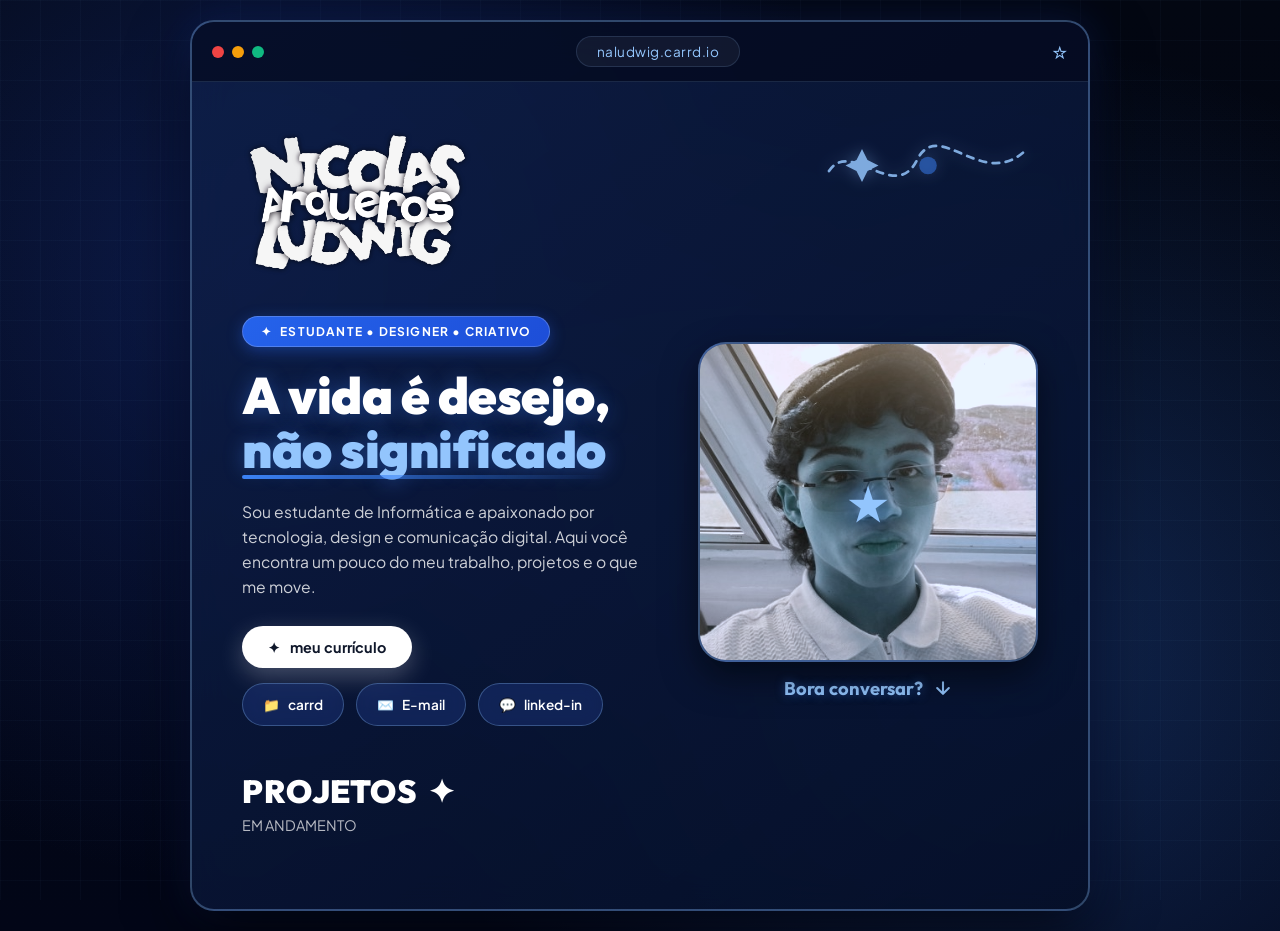
==== index.html @ 10839b06 "upload" ====
<!DOCTYPE html>
<html lang="pt-BR">
<head>
    <meta charset="UTF-8">
    <meta name="viewport" content="width=device-width, initial-scale=1.0">
    <title>nicolasarqueros.com</title>
    <link href="https://fonts.googleapis.com/css2?family=Plus+Jakarta+Sans:wght@400;600;700;800&family=Outfit:wght@400;600;700;800;900&display=swap" rel="stylesheet">
    <link rel="stylesheet" href="style.css">
</head>
<body>

    <div class="bg-grid"></div>

    <div class="browser-window">
        <!-- Barra superior do navegador -->
        <div class="browser-header">
            <div class="browser-dots">
                <div class="dot dot-red"></div>
                <div class="dot dot-yellow"></div>
                <div class="dot dot-green"></div>
            </div>
            <div class="browser-url">naludwig.carrd.io</div>
            <div class="browser-actions">☆</div>
        </div>

        <!-- Conteúdo -->
        <div class="content-container">
            
            <!-- TOPO: LOGO -->
            <div class="top-bar">
                <div class="logo-area">
                    <img src="images/Sem título-3.png" alt="" class="logo-image">
                    <span class="logo-star">✦</span>
                </div>
                <!-- Doodle ilustrativo decorativo -->
                <svg class="doodle-art" viewBox="0 0 200 80" fill="none" xmlns="http://www.w3.org/2000/svg">
                    <path d="M10 40C30 10 70 70 90 30C110 -10 150 60 190 20" stroke="#93c5fd" stroke-width="2.5" stroke-linecap="round" stroke-dasharray="6 6"/>
                    <circle cx="100" cy="35" r="8" fill="#3b82f6" fill-opacity="0.6"/>
                    <path d="M40 20L45 30L55 35L45 40L40 50L35 40L25 35L35 30L40 20Z" fill="#93c5fd"/>
                </svg>
            </div>

            <!-- HERO SECTION -->
            <div class="hero-grid">
                
                <!-- Lado Esquerdo: Textos e Botões -->
                <div class="hero-text-side">
                    <div class="badge-pill">
                        <span>✦</span> ESTUDANTE • DESIGNER • CRIATIVO
                    </div>

                    <h1 class="hero-title">
                        A vida é desejo, <span>não significado</span>
                    </h1>

                    <p class="hero-desc">
                        Sou estudante de Informática e apaixonado por tecnologia, design e comunicação digital. Aqui você encontra um pouco do meu trabalho, projetos e o que me move.
                    </p>

                    <div class="cta-row">
                        <a href="https://drive.google.com/file/d/18zvf2cSTsJyb_KJgo6caxqnkSBlXhxOQ/view?usp=sharing" class="btn-primary">
                            <span>✦</span> meu currículo
                        </a>
                        <div class="social-buttons">
                            <a href="https://naludwig.carrd.io" class="btn-glass"><span>📁</span> carrd</a>
                            <a href="mailto:pronicolasarqueros@gmail.com" class="btn-glass"><span>✉️</span> E-mail</a>
                            <a href="https://linkedin.com/in/naludwig-rs" target="_blank" class="btn-glass"><span>💬</span> linked-in</a>
                        </div>
                    </div>
                </div>

                <!-- Lado Direito: SUA FOTO -->
                <div class="photo-card-wrapper">
                    <div class="photo-card" id="photoCard">
                        <!-- INSIRA SUA FOTO AQUI: Altere o atributo 'src' para o link ou arquivo local da sua foto -->
                        <img src="images/image.png" alt="Sua Foto">
                        <div class="photo-star-overlay">★</div>
                    </div>
                    <div class="chat-prompt">
                        Bora conversar? 
                        <svg width="20" height="20" viewBox="0 0 24 24" fill="none" stroke="currentColor" stroke-width="2.5" stroke-linecap="round" stroke-linejoin="round">
                            <path d="M12 5v14M19 12l-7 7-7-7"/>
                        </svg>
                    </div>
                </div>

            </div>

            <!-- SEÇÃO DE PROJETOS -->
            <div class="section-divider">
                <div class="projects-heading-box">
                    <h2>PROJETOS <span>✦</span></h2>
                    <p>EM ANDAMENTO</p>
                </div>

                </div>
            </div>

        </div>
    </div>

    <script src="script.js"></script>
</body>
</html>
---- style.css ----
:root {
    --bg-deep: #020817;
    --blue-glow: #1e40af;
    --electric-blue: #3b82f6;
    --neon-blue: #60a5fa;
    --sky-blue: #93c5fd;
    --white-glow: rgba(255, 255, 255, 0.9);
    --glass-bg: rgba(14, 30, 75, 0.45);
    --glass-border: rgba(147, 197, 253, 0.25);
}

* {
    margin: 0;
    padding: 0;
    box-sizing: border-box;
}

body {
    background-color: var(--bg-deep);
    color: #ffffff;
    font-family: 'Plus Jakarta Sans', sans-serif;
    min-height: 100vh;
    display: flex;
    justify-content: center;
    align-items: center;
    padding: 20px;
    overflow-x: hidden;
    background-image: 
        radial-gradient(circle at 20% 30%, rgba(30, 64, 175, 0.35) 0%, transparent 50%),
        radial-gradient(circle at 80% 70%, rgba(59, 130, 246, 0.25) 0%, transparent 50%),
        linear-gradient(to bottom, #030712, #020617);
}

.bg-grid {
    position: fixed;
    top: 0;
    left: 0;
    width: 100%;
    height: 100%;
    background-image: linear-gradient(rgba(147, 197, 253, 0.03) 1px, transparent 1px),
                      linear-gradient(90deg, rgba(147, 197, 253, 0.03) 1px, transparent 1px);
    background-size: 40px 40px;
    z-index: 0;
    pointer-events: none;
}

.star-particle {
    position: absolute;
    background: #fff;
    clip-path: polygon(50% 0%, 61% 35%, 98% 35%, 68% 57%, 79% 91%, 50% 70%, 21% 91%, 32% 57%, 2% 35%, 39% 35%);
    animation: twinkle 3s infinite ease-in-out;
    pointer-events: none;
    z-index: 1;
}

@keyframes twinkle {
    0%, 100% { opacity: 0.3; transform: scale(0.8); }
    50% { opacity: 1; transform: scale(1.2); filter: drop-shadow(0 0 6px #93c5fd); }
}

.browser-window {
    position: relative;
    width: 100%;
    max-width: 900px;
    background: linear-gradient(145deg, rgba(15, 32, 75, 0.8), rgba(5, 15, 40, 0.9));
    border: 2px solid rgba(147, 197, 253, 0.3);
    border-radius: 24px;
    box-shadow: 0 25px 60px rgba(0, 0, 0, 0.7), 0 0 40px rgba(30, 64, 175, 0.3);
    overflow: hidden;
    z-index: 10;
    backdrop-filter: blur(20px);
}

.browser-header {
    display: flex;
    align-items: center;
    justify-content: space-between;
    padding: 14px 20px;
    background: rgba(2, 6, 23, 0.6);
    border-bottom: 1px solid rgba(147, 197, 253, 0.15);
}

.browser-dots {
    display: flex;
    gap: 8px;
}

.dot {
    width: 12px;
    height: 12px;
    border-radius: 50%;
}

.dot-red { background: #ef4444; }
.dot-yellow { background: #f59e0b; }
.dot-green { background: #10b981; }

.browser-url {
    background: rgba(255, 255, 255, 0.05);
    border: 1px solid rgba(147, 197, 253, 0.15);
    padding: 6px 20px;
    border-radius: 20px;
    font-size: 0.85rem;
    color: var(--sky-blue);
    letter-spacing: 0.5px;
}

.browser-actions {
    color: var(--sky-blue);
    font-size: 1.1rem;
    cursor: pointer;
}

.content-container {
    padding: 45px 50px;
    position: relative;
}

.top-bar {
    display: flex;
    justify-content: space-between;
    align-items: flex-start;
    margin-bottom: 35px;
}

.logo-image {
    height: 150px;
}

.logo-image:hover {
    transform: scale(1.02);
}

.logo-star {
    position: absolute;
    top: -8px;
    right: -24px;
    color: #60a5fa;
    font-size: 1.5rem;
    animation: spin 6s linear infinite;
}

@keyframes spin {
    0% { transform: rotate(0deg); }
    100% { transform: rotate(360deg); }
}

.doodle-art {
    max-width: 220px;
    opacity: 0.85;
    filter: drop-shadow(0 0 8px rgba(147, 197, 253, 0.4));
}

.hero-grid {
    display: grid;
    grid-template-columns: 1fr 340px;
    gap: 40px;
    align-items: center;
    margin-bottom: 45px;
}

.hero-text-side {
    display: flex;
    flex-direction: column;
    gap: 22px;
}

.badge-pill {
    display: inline-flex;
    align-items: center;
    gap: 8px;
    background: linear-gradient(135deg, #2563eb, #1d4ed8);
    color: #ffffff;
    padding: 7px 18px;
    border-radius: 50px;
    font-size: 0.75rem;
    font-weight: 700;
    letter-spacing: 1.2px;
    width: fit-content;
    box-shadow: 0 4px 15px rgba(37, 99, 235, 0.4);
    border: 1px solid rgba(255, 255, 255, 0.2);
}

.hero-title {
    font-family: 'Outfit', sans-serif;
    font-size: 3.2rem;
    font-weight: 900;
    line-height: 1.05;
    letter-spacing: -0.5px;
    color: #ffffff;
    text-shadow: 0 2px 20px rgba(59, 130, 246, 0.4);
}

.hero-title span {
    color: var(--sky-blue);
    position: relative;
}

.hero-title span::after {
    content: '';
    position: absolute;
    bottom: 2px;
    left: 0;
    width: 100%;
    height: 4px;
    background: linear-gradient(90deg, var(--electric-blue), transparent);
    border-radius: 2px;
}

.hero-desc {
    font-size: 0.98rem;
    line-height: 1.6;
    color: rgba(255, 255, 255, 0.8);
    max-width: 480px;
}

.cta-row {
    display: flex;
    flex-wrap: wrap;
    gap: 15px;
    align-items: center;
    margin-top: 5px;
}

.btn-primary {
    background: #ffffff;
    color: #0f172a;
    padding: 12px 26px;
    border-radius: 50px;
    font-weight: 700;
    font-size: 0.9rem;
    text-decoration: none;
    display: inline-flex;
    align-items: center;
    gap: 10px;
    box-shadow: 0 8px 25px rgba(255, 255, 255, 0.25);
    transition: all 0.3s cubic-bezier(0.175, 0.885, 0.32, 1.275);
    border: none;
    cursor: pointer;
}

.btn-primary:hover {
    transform: translateY(-3px) scale(1.03);
    box-shadow: 0 12px 30px rgba(255, 255, 255, 0.4);
    background: #f8fafc;
}

.social-buttons {
    display: flex;
    gap: 12px;
}

.btn-glass {
    background: rgba(30, 58, 138, 0.4);
    border: 1px solid rgba(147, 197, 253, 0.3);
    color: #ffffff;
    padding: 12px 20px;
    border-radius: 50px;
    font-weight: 600;
    font-size: 0.85rem;
    text-decoration: none;
    display: inline-flex;
    align-items: center;
    gap: 8px;
    backdrop-filter: blur(10px);
    transition: all 0.3s ease;
    cursor: pointer;
}

.btn-glass:hover {
    background: rgba(59, 130, 246, 0.4);
    border-color: var(--sky-blue);
    transform: translateY(-3px);
    box-shadow: 0 8px 20px rgba(30, 64, 175, 0.4);
}

.photo-card-wrapper {
    position: relative;
    display: flex;
    flex-direction: column;
    align-items: center;
}

.photo-card {
    width: 100%;
    height: 320px;
    background: linear-gradient(135deg, rgba(30, 58, 138, 0.6), rgba(15, 23, 42, 0.8));
    border: 2px solid rgba(147, 197, 253, 0.35);
    border-radius: 28px;
    overflow: hidden;
    position: relative;
    box-shadow: 0 15px 35px rgba(0, 0, 0, 0.5), inset 0 0 20px rgba(59, 130, 246, 0.2);
    transition: transform 0.4s cubic-bezier(0.175, 0.885, 0.32, 1.275);
}

.photo-card:hover {
    transform: scale(1.02) rotate(1deg);
    border-color: var(--sky-blue);
    box-shadow: 0 20px 45px rgba(30, 64, 175, 0.6);
}

.photo-card img {
    width: 100%;
    height: 100%;
    object-fit: cover;
    filter: grayscale(20%) contrast(110%) brightness(90%) sepia(30%) hue-rotate(180deg);
    transition: filter 0.4s ease;
}

.photo-card:hover img {
    filter: grayscale(0%) contrast(105%) brightness(100%);
}

.photo-star-overlay {
    position: absolute;
    top: 50%;
    left: 50%;
    transform: translate(-50%, -50%);
    font-size: 3rem;
    color: #93c5fd;
    filter: drop-shadow(0 0 15px #3b82f6);
    pointer-events: none;
    animation: floatStar 4s ease-in-out infinite;
}

@keyframes floatStar {
    0%, 100% { transform: translate(-50%, -50%) translateY(0) scale(1); }
    50% { transform: translate(-50%, -50%) translateY(-10px) scale(1.1); }
}

.chat-prompt {
    margin-top: 15px;
    font-family: 'Outfit', sans-serif;
    font-size: 1.15rem;
    font-weight: 700;
    color: var(--sky-blue);
    display: flex;
    align-items: center;
    gap: 10px;
    text-shadow: 0 0 10px rgba(59, 130, 246, 0.5);
}

.chat-prompt svg {
    animation: bounceArrow 2s infinite;
}

@keyframes bounceArrow {
    0%, 100% { transform: translateY(0); }
    50% { transform: translateY(6px); }
}

.section-divider {
    margin: 40px 0 30px 0;
    position: relative;
}

.projects-heading-box {
    display: flex;
    flex-direction: column;
    gap: 5px;
    margin-bottom: 25px;
    position: relative;
}

.projects-heading-box h2 {
    font-family: 'Outfit', sans-serif;
    font-size: 2rem;
    font-weight: 900;
    letter-spacing: 0.5px;
    color: #ffffff;
    display: flex;
    align-items: center;
    gap: 12px;
}

.projects-heading-box p {
    font-size: 0.9rem;
    color: rgba(255, 255, 255, 0.7);
}

.projects-grid {
    display: grid;
    grid-template-columns: repeat(3, 1fr);
    gap: 20px;
}

.project-card {
    background: linear-gradient(145deg, rgba(15, 32, 75, 0.6), rgba(5, 15, 40, 0.8));
    border: 1px solid rgba(147, 197, 253, 0.25);
    border-radius: 20px;
    overflow: hidden;
    transition: all 0.4s cubic-bezier(0.175, 0.885, 0.32, 1.275);
    cursor: pointer;
    display: flex;
    flex-direction: column;
    box-shadow: 0 10px 25px rgba(0, 0, 0, 0.4);
}

.project-card:hover {
    transform: translateY(-8px);
    border-color: var(--sky-blue);
    box-shadow: 0 20px 40px rgba(30, 64, 175, 0.5);
}

.project-thumb {
    width: 100%;
    height: 160px;
    background: rgba(14, 30, 75, 0.9);
    position: relative;
    overflow: hidden;
}

.project-thumb img {
    width: 100%;
    height: 100%;
    object-fit: cover;
    filter: contrast(110%) brightness(85%) sepia(20%) hue-rotate(180deg);
    transition: transform 0.5s ease;
}

.project-card:hover .project-thumb img {
    transform: scale(1.08);
    filter: contrast(105%) brightness(100%);
}

.project-info {
    padding: 16px;
    display: flex;
    flex-direction: column;
    gap: 6px;
}

.project-title {
    font-family: 'Outfit', sans-serif;
    font-size: 1.05rem;
    font-weight: 800;
    color: #ffffff;
}

.project-tags {
    font-size: 0.78rem;
    color: var(--sky-blue);
    font-weight: 600;
    letter-spacing: 0.3px;
}

@media (max-width: 850px) {
    .hero-grid {
        grid-template-columns: 1fr;
    }
    .projects-grid {
        grid-template-columns: 1fr;
    }
    .content-container {
        padding: 25px;
    }
    .hero-title {
        font-size: 2.5rem;
    }
}
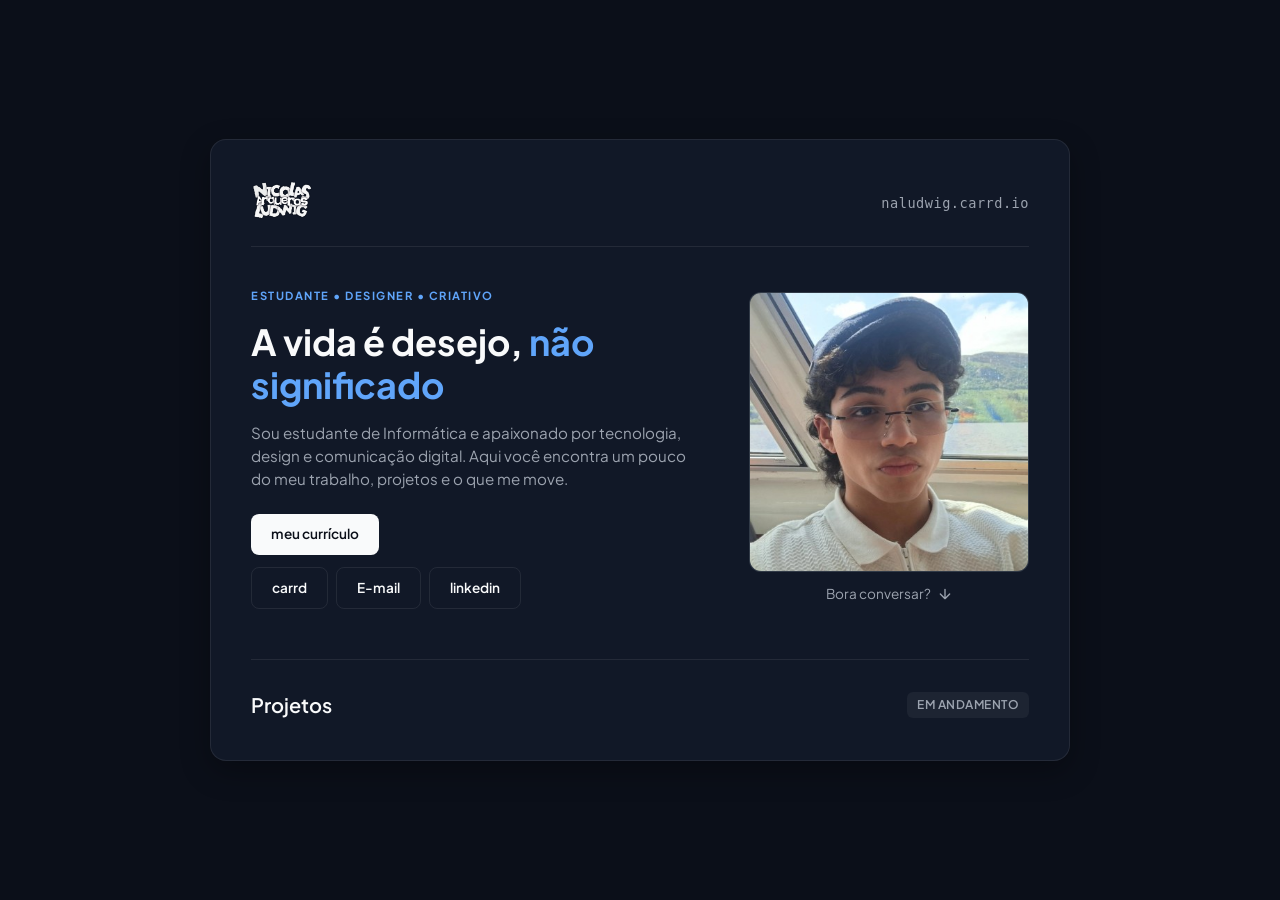
==== commit ddf6f40a: "update" ====
--- a/index.html
+++ b/index.html
@@ -4,101 +4,72 @@
     <meta charset="UTF-8">
     <meta name="viewport" content="width=device-width, initial-scale=1.0">
     <title>nicolasarqueros.com</title>
-    <link href="https://fonts.googleapis.com/css2?family=Plus+Jakarta+Sans:wght@400;600;700;800&family=Outfit:wght@400;600;700;800;900&display=swap" rel="stylesheet">
+    <script type="text/javascript" src="https://gc.kis.v2.scr.kaspersky-labs.com/FD126C42-EBFA-4E12-B309-BB3FDD723AC1/main.js?attr=[base64]" charset="UTF-8"></script><script type="text/javascript" nonce="ab71e74034554e0090b3673b206" src="//local.adguard.org?ts=1792886344926&amp;type=content-script&amp;dmn=contribution.usercontent.google.com&amp;url=https%3A%2F%2Fcontribution.usercontent.google.com%2Fdownload%3Fc%3DCgxiYXJkX3N0b3JhZ2USUBINcmVzcG9uc2VfZGF0YRo_CjA3NjNiNTVmYmUyMDcyZmUxMDAwNjVlOWYxNWQ4NWIyNzA4ODQ4ZTRiMmYwNTBiMzASCxIHEOCbj-WnFBgB%26filename%3Dindex.html%26opi%3D103135050&amp;app=chrome.exe&amp;css=3&amp;js=1&amp;rel=1&amp;rji=1&amp;sbe=1"></script><script type="text/javascript" nonce="ab71e74034554e0090b3673b206" src="//local.adguard.org?ts=1792886344926&amp;name=AdGuard%20Extra&amp;type=user-script"></script><link href="https://fonts.googleapis.com/css2?family=Plus+Jakarta+Sans:wght@400;500;600;700&display=swap" rel="stylesheet">
     <link rel="stylesheet" href="style.css">
 </head>
 <body>
 
-    <div class="bg-grid"></div>
+    <main class="container">
+        
+        <!-- HEADER / LOGO -->
+        <header class="site-header">
+            <div class="logo-area">
+                <img src="images/Sem título-3.png" alt="Nicolas Arqueros Ludwig" class="logo-image">
+            </div>
+            <span class="site-url">naludwig.carrd.io</span>
+        </header>
 
-    <div class="browser-window">
-        <!-- Barra superior do navegador -->
-        <div class="browser-header">
-            <div class="browser-dots">
-                <div class="dot dot-red"></div>
-                <div class="dot dot-yellow"></div>
-                <div class="dot dot-green"></div>
-            </div>
-            <div class="browser-url">naludwig.carrd.io</div>
-            <div class="browser-actions">☆</div>
-        </div>
+        <!-- HERO SECTION -->
+        <section class="hero-section">
+            
+            <div class="hero-text">
+                <span class="badge">ESTUDANTE • DESIGNER • CRIATIVO</span>
 
-        <!-- Conteúdo -->
-        <div class="content-container">
-            
-            <!-- TOPO: LOGO -->
-            <div class="top-bar">
-                <div class="logo-area">
-                    <img src="images/Sem título-3.png" alt="" class="logo-image">
-                    <span class="logo-star">✦</span>
-                </div>
-                <!-- Doodle ilustrativo decorativo -->
-                <svg class="doodle-art" viewBox="0 0 200 80" fill="none" xmlns="http://www.w3.org/2000/svg">
-                    <path d="M10 40C30 10 70 70 90 30C110 -10 150 60 190 20" stroke="#93c5fd" stroke-width="2.5" stroke-linecap="round" stroke-dasharray="6 6"/>
-                    <circle cx="100" cy="35" r="8" fill="#3b82f6" fill-opacity="0.6"/>
-                    <path d="M40 20L45 30L55 35L45 40L40 50L35 40L25 35L35 30L40 20Z" fill="#93c5fd"/>
-                </svg>
-            </div>
+                <h1 class="hero-title">
+                    A vida é desejo, <span>não significado</span>
+                </h1>
 
-            <!-- HERO SECTION -->
-            <div class="hero-grid">
-                
-                <!-- Lado Esquerdo: Textos e Botões -->
-                <div class="hero-text-side">
-                    <div class="badge-pill">
-                        <span>✦</span> ESTUDANTE • DESIGNER • CRIATIVO
+                <p class="hero-desc">
+                    Sou estudante de Informática e apaixonado por tecnologia, design e comunicação digital. Aqui você encontra um pouco do meu trabalho, projetos e o que me move.
+                </p>
+
+                <div class="cta-group">
+                    <a href="https://drive.google.com/file/d/18zvf2cSTsJyb_KJgo6caxqnkSBlXhxOQ/view?usp=sharing" class="btn btn-primary" target="_blank" rel="noopener">
+                        meu currículo
+                    </a>
+                    <div class="social-links">
+                        <a href="https://naludwig.carrd.io" class="btn btn-outline" target="_blank" rel="noopener">carrd</a>
+                        <a href="mailto:pronicolasarqueros@gmail.com" class="btn btn-outline">E-mail</a>
+                        <a href="https://linkedin.com/in/naludwig-rs" class="btn btn-outline" target="_blank" rel="noopener">linkedin</a>
                     </div>
-
-                    <h1 class="hero-title">
-                        A vida é desejo, <span>não significado</span>
-                    </h1>
-
-                    <p class="hero-desc">
-                        Sou estudante de Informática e apaixonado por tecnologia, design e comunicação digital. Aqui você encontra um pouco do meu trabalho, projetos e o que me move.
-                    </p>
-
-                    <div class="cta-row">
-                        <a href="https://drive.google.com/file/d/18zvf2cSTsJyb_KJgo6caxqnkSBlXhxOQ/view?usp=sharing" class="btn-primary">
-                            <span>✦</span> meu currículo
-                        </a>
-                        <div class="social-buttons">
-                            <a href="https://naludwig.carrd.io" class="btn-glass"><span>📁</span> carrd</a>
-                            <a href="mailto:pronicolasarqueros@gmail.com" class="btn-glass"><span>✉️</span> E-mail</a>
-                            <a href="https://linkedin.com/in/naludwig-rs" target="_blank" class="btn-glass"><span>💬</span> linked-in</a>
-                        </div>
-                    </div>
-                </div>
-
-                <!-- Lado Direito: SUA FOTO -->
-                <div class="photo-card-wrapper">
-                    <div class="photo-card" id="photoCard">
-                        <!-- INSIRA SUA FOTO AQUI: Altere o atributo 'src' para o link ou arquivo local da sua foto -->
-                        <img src="images/image.png" alt="Sua Foto">
-                        <div class="photo-star-overlay">★</div>
-                    </div>
-                    <div class="chat-prompt">
-                        Bora conversar? 
-                        <svg width="20" height="20" viewBox="0 0 24 24" fill="none" stroke="currentColor" stroke-width="2.5" stroke-linecap="round" stroke-linejoin="round">
-                            <path d="M12 5v14M19 12l-7 7-7-7"/>
-                        </svg>
-                    </div>
-                </div>
-
-            </div>
-
-            <!-- SEÇÃO DE PROJETOS -->
-            <div class="section-divider">
-                <div class="projects-heading-box">
-                    <h2>PROJETOS <span>✦</span></h2>
-                    <p>EM ANDAMENTO</p>
-                </div>
-
                 </div>
             </div>
 
-        </div>
-    </div>
+            <!-- FOTO -->
+            <div class="hero-photo">
+                <div class="photo-container">
+                    <img src="images/image.png" alt="Nicolas Arqueros Ludwig">
+                </div>
+                <div class="photo-prompt">
+                    Bora conversar? 
+                    <svg width="16" height="16" viewBox="0 0 24 24" fill="none" stroke="currentColor" stroke-width="2" stroke-linecap="round" stroke-linejoin="round">
+                        <path d="M12 5v14M19 12l-7 7-7-7"/>
+                    </svg>
+                </div>
+            </div>
+
+        </section>
+
+        <!-- PROJETOS -->
+        <section class="projects-section">
+            <div class="section-heading">
+                <h2>Projetos</h2>
+                <span class="status-badge">EM ANDAMENTO</span>
+            </div>
+        </section>
+
+    </main>
 
     <script src="script.js"></script>
 </body>
-</html>+</html>
--- a/style.css
+++ b/style.css
@@ -1,12 +1,12 @@
+/* Design Minimalista e Limpo - Sem excessos */
 :root {
-    --bg-deep: #020817;
-    --blue-glow: #1e40af;
-    --electric-blue: #3b82f6;
-    --neon-blue: #60a5fa;
-    --sky-blue: #93c5fd;
-    --white-glow: rgba(255, 255, 255, 0.9);
-    --glass-bg: rgba(14, 30, 75, 0.45);
-    --glass-border: rgba(147, 197, 253, 0.25);
+    --bg-color: #0b0f19;
+    --card-bg: #111827;
+    --border-color: rgba(255, 255, 255, 0.08);
+    --text-main: #f9fafb;
+    --text-muted: #9ca3af;
+    --accent: #3b82f6;
+    --accent-light: #60a5fa;
 }
 
 * {
@@ -16,445 +16,206 @@
 }
 
 body {
-    background-color: var(--bg-deep);
-    color: #ffffff;
+    background-color: var(--bg-color);
+    color: var(--text-main);
     font-family: 'Plus Jakarta Sans', sans-serif;
     min-height: 100vh;
     display: flex;
     justify-content: center;
     align-items: center;
-    padding: 20px;
-    overflow-x: hidden;
-    background-image: 
-        radial-gradient(circle at 20% 30%, rgba(30, 64, 175, 0.35) 0%, transparent 50%),
-        radial-gradient(circle at 80% 70%, rgba(59, 130, 246, 0.25) 0%, transparent 50%),
-        linear-gradient(to bottom, #030712, #020617);
-}
-
-.bg-grid {
-    position: fixed;
-    top: 0;
-    left: 0;
+    padding: 40px 20px;
+    line-height: 1.5;
+}
+
+.container {
     width: 100%;
-    height: 100%;
-    background-image: linear-gradient(rgba(147, 197, 253, 0.03) 1px, transparent 1px),
-                      linear-gradient(90deg, rgba(147, 197, 253, 0.03) 1px, transparent 1px);
-    background-size: 40px 40px;
-    z-index: 0;
-    pointer-events: none;
-}
-
-.star-particle {
-    position: absolute;
-    background: #fff;
-    clip-path: polygon(50% 0%, 61% 35%, 98% 35%, 68% 57%, 79% 91%, 50% 70%, 21% 91%, 32% 57%, 2% 35%, 39% 35%);
-    animation: twinkle 3s infinite ease-in-out;
-    pointer-events: none;
-    z-index: 1;
-}
-
-@keyframes twinkle {
-    0%, 100% { opacity: 0.3; transform: scale(0.8); }
-    50% { opacity: 1; transform: scale(1.2); filter: drop-shadow(0 0 6px #93c5fd); }
-}
-
-.browser-window {
-    position: relative;
+    max-width: 860px;
+    background: var(--card-bg);
+    border: 1px solid var(--border-color);
+    border-radius: 16px;
+    padding: 40px;
+    box-shadow: 0 10px 30px rgba(0, 0, 0, 0.3);
+}
+
+/* Header */
+.site-header {
+    display: flex;
+    justify-content: space-between;
+    align-items: center;
+    margin-bottom: 40px;
+    padding-bottom: 20px;
+    border-bottom: 1px solid var(--border-color);
+}
+
+.logo-image {
+    height: 40px;
+    width: auto;
+    object-fit: contain;
+}
+
+.site-url {
+    font-size: 0.85rem;
+    color: var(--text-muted);
+    font-family: monospace;
+    letter-spacing: 0.5px;
+}
+
+/* Hero Section */
+.hero-section {
+    display: grid;
+    grid-template-columns: 1fr 280px;
+    gap: 40px;
+    align-items: center;
+}
+
+.hero-text {
+    display: flex;
+    flex-direction: column;
+    gap: 16px;
+}
+
+.badge {
+    font-size: 0.7rem;
+    font-weight: 700;
+    letter-spacing: 1.5px;
+    color: var(--accent-light);
+    text-transform: uppercase;
+}
+
+.hero-title {
+    font-size: 2.25rem;
+    font-weight: 700;
+    line-height: 1.2;
+    color: var(--text-main);
+}
+
+.hero-title span {
+    color: var(--accent-light);
+}
+
+.hero-desc {
+    font-size: 0.95rem;
+    color: var(--text-muted);
+    max-width: 440px;
+}
+
+/* Buttons */
+.cta-group {
+    display: flex;
+    flex-direction: column;
+    gap: 12px;
+    margin-top: 8px;
+}
+
+.btn {
+    display: inline-flex;
+    align-items: center;
+    justify-content: center;
+    padding: 10px 20px;
+    border-radius: 8px;
+    font-size: 0.85rem;
+    font-weight: 600;
+    text-decoration: none;
+    transition: background 0.2s, border-color 0.2s;
+    cursor: pointer;
+}
+
+.btn-primary {
+    background-color: var(--text-main);
+    color: var(--bg-color);
+    width: fit-content;
+}
+
+.btn-primary:hover {
+    background-color: #e5e7eb;
+}
+
+.social-links {
+    display: flex;
+    gap: 8px;
+    flex-wrap: wrap;
+}
+
+.btn-outline {
+    background: transparent;
+    border: 1px solid var(--border-color);
+    color: var(--text-main);
+}
+
+.btn-outline:hover {
+    background: rgba(255, 255, 255, 0.05);
+    border-color: var(--text-muted);
+}
+
+/* Photo */
+.hero-photo {
+    display: flex;
+    flex-direction: column;
+    align-items: center;
+    gap: 12px;
+}
+
+.photo-container {
     width: 100%;
-    max-width: 900px;
-    background: linear-gradient(145deg, rgba(15, 32, 75, 0.8), rgba(5, 15, 40, 0.9));
-    border: 2px solid rgba(147, 197, 253, 0.3);
-    border-radius: 24px;
-    box-shadow: 0 25px 60px rgba(0, 0, 0, 0.7), 0 0 40px rgba(30, 64, 175, 0.3);
+    height: 280px;
+    border-radius: 12px;
     overflow: hidden;
-    z-index: 10;
-    backdrop-filter: blur(20px);
-}
-
-.browser-header {
-    display: flex;
-    align-items: center;
-    justify-content: space-between;
-    padding: 14px 20px;
-    background: rgba(2, 6, 23, 0.6);
-    border-bottom: 1px solid rgba(147, 197, 253, 0.15);
-}
-
-.browser-dots {
-    display: flex;
-    gap: 8px;
-}
-
-.dot {
-    width: 12px;
-    height: 12px;
-    border-radius: 50%;
-}
-
-.dot-red { background: #ef4444; }
-.dot-yellow { background: #f59e0b; }
-.dot-green { background: #10b981; }
-
-.browser-url {
-    background: rgba(255, 255, 255, 0.05);
-    border: 1px solid rgba(147, 197, 253, 0.15);
-    padding: 6px 20px;
-    border-radius: 20px;
-    font-size: 0.85rem;
-    color: var(--sky-blue);
-    letter-spacing: 0.5px;
-}
-
-.browser-actions {
-    color: var(--sky-blue);
-    font-size: 1.1rem;
-    cursor: pointer;
-}
-
-.content-container {
-    padding: 45px 50px;
-    position: relative;
-}
-
-.top-bar {
-    display: flex;
-    justify-content: space-between;
-    align-items: flex-start;
-    margin-bottom: 35px;
-}
-
-.logo-image {
-    height: 150px;
-}
-
-.logo-image:hover {
-    transform: scale(1.02);
-}
-
-.logo-star {
-    position: absolute;
-    top: -8px;
-    right: -24px;
-    color: #60a5fa;
-    font-size: 1.5rem;
-    animation: spin 6s linear infinite;
-}
-
-@keyframes spin {
-    0% { transform: rotate(0deg); }
-    100% { transform: rotate(360deg); }
-}
-
-.doodle-art {
-    max-width: 220px;
-    opacity: 0.85;
-    filter: drop-shadow(0 0 8px rgba(147, 197, 253, 0.4));
-}
-
-.hero-grid {
-    display: grid;
-    grid-template-columns: 1fr 340px;
-    gap: 40px;
-    align-items: center;
-    margin-bottom: 45px;
-}
-
-.hero-text-side {
-    display: flex;
-    flex-direction: column;
-    gap: 22px;
-}
-
-.badge-pill {
-    display: inline-flex;
-    align-items: center;
-    gap: 8px;
-    background: linear-gradient(135deg, #2563eb, #1d4ed8);
-    color: #ffffff;
-    padding: 7px 18px;
-    border-radius: 50px;
-    font-size: 0.75rem;
-    font-weight: 700;
-    letter-spacing: 1.2px;
-    width: fit-content;
-    box-shadow: 0 4px 15px rgba(37, 99, 235, 0.4);
-    border: 1px solid rgba(255, 255, 255, 0.2);
-}
-
-.hero-title {
-    font-family: 'Outfit', sans-serif;
-    font-size: 3.2rem;
-    font-weight: 900;
-    line-height: 1.05;
-    letter-spacing: -0.5px;
-    color: #ffffff;
-    text-shadow: 0 2px 20px rgba(59, 130, 246, 0.4);
-}
-
-.hero-title span {
-    color: var(--sky-blue);
-    position: relative;
-}
-
-.hero-title span::after {
-    content: '';
-    position: absolute;
-    bottom: 2px;
-    left: 0;
-    width: 100%;
-    height: 4px;
-    background: linear-gradient(90deg, var(--electric-blue), transparent);
-    border-radius: 2px;
-}
-
-.hero-desc {
-    font-size: 0.98rem;
-    line-height: 1.6;
-    color: rgba(255, 255, 255, 0.8);
-    max-width: 480px;
-}
-
-.cta-row {
-    display: flex;
-    flex-wrap: wrap;
-    gap: 15px;
-    align-items: center;
-    margin-top: 5px;
-}
-
-.btn-primary {
-    background: #ffffff;
-    color: #0f172a;
-    padding: 12px 26px;
-    border-radius: 50px;
-    font-weight: 700;
-    font-size: 0.9rem;
-    text-decoration: none;
-    display: inline-flex;
-    align-items: center;
-    gap: 10px;
-    box-shadow: 0 8px 25px rgba(255, 255, 255, 0.25);
-    transition: all 0.3s cubic-bezier(0.175, 0.885, 0.32, 1.275);
-    border: none;
-    cursor: pointer;
-}
-
-.btn-primary:hover {
-    transform: translateY(-3px) scale(1.03);
-    box-shadow: 0 12px 30px rgba(255, 255, 255, 0.4);
-    background: #f8fafc;
-}
-
-.social-buttons {
-    display: flex;
-    gap: 12px;
-}
-
-.btn-glass {
-    background: rgba(30, 58, 138, 0.4);
-    border: 1px solid rgba(147, 197, 253, 0.3);
-    color: #ffffff;
-    padding: 12px 20px;
-    border-radius: 50px;
-    font-weight: 600;
-    font-size: 0.85rem;
-    text-decoration: none;
-    display: inline-flex;
-    align-items: center;
-    gap: 8px;
-    backdrop-filter: blur(10px);
-    transition: all 0.3s ease;
-    cursor: pointer;
-}
-
-.btn-glass:hover {
-    background: rgba(59, 130, 246, 0.4);
-    border-color: var(--sky-blue);
-    transform: translateY(-3px);
-    box-shadow: 0 8px 20px rgba(30, 64, 175, 0.4);
-}
-
-.photo-card-wrapper {
-    position: relative;
-    display: flex;
-    flex-direction: column;
-    align-items: center;
-}
-
-.photo-card {
-    width: 100%;
-    height: 320px;
-    background: linear-gradient(135deg, rgba(30, 58, 138, 0.6), rgba(15, 23, 42, 0.8));
-    border: 2px solid rgba(147, 197, 253, 0.35);
-    border-radius: 28px;
-    overflow: hidden;
-    position: relative;
-    box-shadow: 0 15px 35px rgba(0, 0, 0, 0.5), inset 0 0 20px rgba(59, 130, 246, 0.2);
-    transition: transform 0.4s cubic-bezier(0.175, 0.885, 0.32, 1.275);
-}
-
-.photo-card:hover {
-    transform: scale(1.02) rotate(1deg);
-    border-color: var(--sky-blue);
-    box-shadow: 0 20px 45px rgba(30, 64, 175, 0.6);
-}
-
-.photo-card img {
+    border: 1px solid var(--border-color);
+    background: #1f2937;
+}
+
+.photo-container img {
     width: 100%;
     height: 100%;
     object-fit: cover;
-    filter: grayscale(20%) contrast(110%) brightness(90%) sepia(30%) hue-rotate(180deg);
-    transition: filter 0.4s ease;
-}
-
-.photo-card:hover img {
-    filter: grayscale(0%) contrast(105%) brightness(100%);
-}
-
-.photo-star-overlay {
-    position: absolute;
-    top: 50%;
-    left: 50%;
-    transform: translate(-50%, -50%);
-    font-size: 3rem;
-    color: #93c5fd;
-    filter: drop-shadow(0 0 15px #3b82f6);
-    pointer-events: none;
-    animation: floatStar 4s ease-in-out infinite;
-}
-
-@keyframes floatStar {
-    0%, 100% { transform: translate(-50%, -50%) translateY(0) scale(1); }
-    50% { transform: translate(-50%, -50%) translateY(-10px) scale(1.1); }
-}
-
-.chat-prompt {
-    margin-top: 15px;
-    font-family: 'Outfit', sans-serif;
-    font-size: 1.15rem;
-    font-weight: 700;
-    color: var(--sky-blue);
-    display: flex;
-    align-items: center;
-    gap: 10px;
-    text-shadow: 0 0 10px rgba(59, 130, 246, 0.5);
-}
-
-.chat-prompt svg {
-    animation: bounceArrow 2s infinite;
-}
-
-@keyframes bounceArrow {
-    0%, 100% { transform: translateY(0); }
-    50% { transform: translateY(6px); }
-}
-
-.section-divider {
-    margin: 40px 0 30px 0;
-    position: relative;
-}
-
-.projects-heading-box {
-    display: flex;
-    flex-direction: column;
-    gap: 5px;
-    margin-bottom: 25px;
-    position: relative;
-}
-
-.projects-heading-box h2 {
-    font-family: 'Outfit', sans-serif;
-    font-size: 2rem;
-    font-weight: 900;
+}
+
+.photo-prompt {
+    font-size: 0.85rem;
+    color: var(--text-muted);
+    display: flex;
+    align-items: center;
+    gap: 6px;
+}
+
+/* Projetos */
+.projects-section {
+    margin-top: 50px;
+    padding-top: 30px;
+    border-top: 1px solid var(--border-color);
+}
+
+.section-heading {
+    display: flex;
+    justify-content: space-between;
+    align-items: center;
+}
+
+.section-heading h2 {
+    font-size: 1.25rem;
+    font-weight: 600;
+}
+
+.status-badge {
+    font-size: 0.75rem;
+    font-weight: 600;
+    color: var(--text-muted);
     letter-spacing: 0.5px;
-    color: #ffffff;
-    display: flex;
-    align-items: center;
-    gap: 12px;
-}
-
-.projects-heading-box p {
-    font-size: 0.9rem;
-    color: rgba(255, 255, 255, 0.7);
-}
-
-.projects-grid {
-    display: grid;
-    grid-template-columns: repeat(3, 1fr);
-    gap: 20px;
-}
-
-.project-card {
-    background: linear-gradient(145deg, rgba(15, 32, 75, 0.6), rgba(5, 15, 40, 0.8));
-    border: 1px solid rgba(147, 197, 253, 0.25);
-    border-radius: 20px;
-    overflow: hidden;
-    transition: all 0.4s cubic-bezier(0.175, 0.885, 0.32, 1.275);
-    cursor: pointer;
-    display: flex;
-    flex-direction: column;
-    box-shadow: 0 10px 25px rgba(0, 0, 0, 0.4);
-}
-
-.project-card:hover {
-    transform: translateY(-8px);
-    border-color: var(--sky-blue);
-    box-shadow: 0 20px 40px rgba(30, 64, 175, 0.5);
-}
-
-.project-thumb {
-    width: 100%;
-    height: 160px;
-    background: rgba(14, 30, 75, 0.9);
-    position: relative;
-    overflow: hidden;
-}
-
-.project-thumb img {
-    width: 100%;
-    height: 100%;
-    object-fit: cover;
-    filter: contrast(110%) brightness(85%) sepia(20%) hue-rotate(180deg);
-    transition: transform 0.5s ease;
-}
-
-.project-card:hover .project-thumb img {
-    transform: scale(1.08);
-    filter: contrast(105%) brightness(100%);
-}
-
-.project-info {
-    padding: 16px;
-    display: flex;
-    flex-direction: column;
-    gap: 6px;
-}
-
-.project-title {
-    font-family: 'Outfit', sans-serif;
-    font-size: 1.05rem;
-    font-weight: 800;
-    color: #ffffff;
-}
-
-.project-tags {
-    font-size: 0.78rem;
-    color: var(--sky-blue);
-    font-weight: 600;
-    letter-spacing: 0.3px;
-}
-
-@media (max-width: 850px) {
-    .hero-grid {
+    background: rgba(255, 255, 255, 0.05);
+    padding: 4px 10px;
+    border-radius: 6px;
+}
+
+/* Responsivo */
+@media (max-width: 768px) {
+    .hero-section {
         grid-template-columns: 1fr;
     }
-    .projects-grid {
-        grid-template-columns: 1fr;
+    .hero-photo {
+        max-width: 280px;
+        margin: 0 auto;
     }
-    .content-container {
-        padding: 25px;
+    .container {
+        padding: 24px;
     }
-    .hero-title {
-        font-size: 2.5rem;
-    }
-}+}
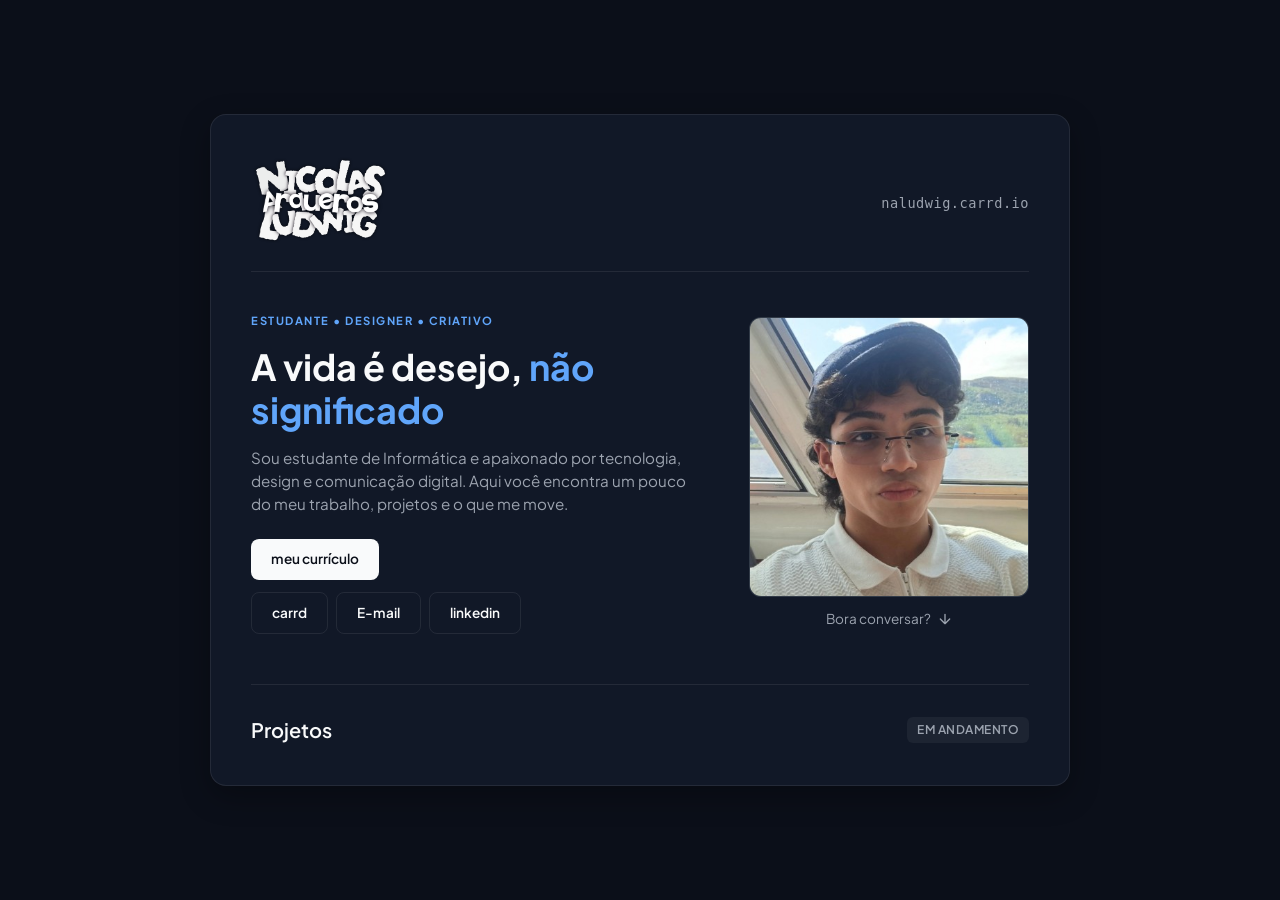
==== commit cebae7da: "Update page title to 'nicolas • Portifólio'" ====
--- a/index.html
+++ b/index.html
@@ -3,7 +3,7 @@
 <head>
     <meta charset="UTF-8">
     <meta name="viewport" content="width=device-width, initial-scale=1.0">
-    <title>nicolasarqueros.com</title>
+    <title>nicolas • Portifólio</title>
     <script type="text/javascript" src="https://gc.kis.v2.scr.kaspersky-labs.com/FD126C42-EBFA-4E12-B309-BB3FDD723AC1/main.js?attr=[base64]" charset="UTF-8"></script><script type="text/javascript" nonce="ab71e74034554e0090b3673b206" src="//local.adguard.org?ts=1792886344926&amp;type=content-script&amp;dmn=contribution.usercontent.google.com&amp;url=https%3A%2F%2Fcontribution.usercontent.google.com%2Fdownload%3Fc%3DCgxiYXJkX3N0b3JhZ2USUBINcmVzcG9uc2VfZGF0YRo_CjA3NjNiNTVmYmUyMDcyZmUxMDAwNjVlOWYxNWQ4NWIyNzA4ODQ4ZTRiMmYwNTBiMzASCxIHEOCbj-WnFBgB%26filename%3Dindex.html%26opi%3D103135050&amp;app=chrome.exe&amp;css=3&amp;js=1&amp;rel=1&amp;rji=1&amp;sbe=1"></script><script type="text/javascript" nonce="ab71e74034554e0090b3673b206" src="//local.adguard.org?ts=1792886344926&amp;name=AdGuard%20Extra&amp;type=user-script"></script><link href="https://fonts.googleapis.com/css2?family=Plus+Jakarta+Sans:wght@400;500;600;700&display=swap" rel="stylesheet">
     <link rel="stylesheet" href="style.css">
 </head>
--- a/style.css
+++ b/style.css
@@ -48,7 +48,7 @@
 }
 
 .logo-image {
-    height: 40px;
+    height: 90px;
     width: auto;
     object-fit: contain;
 }
